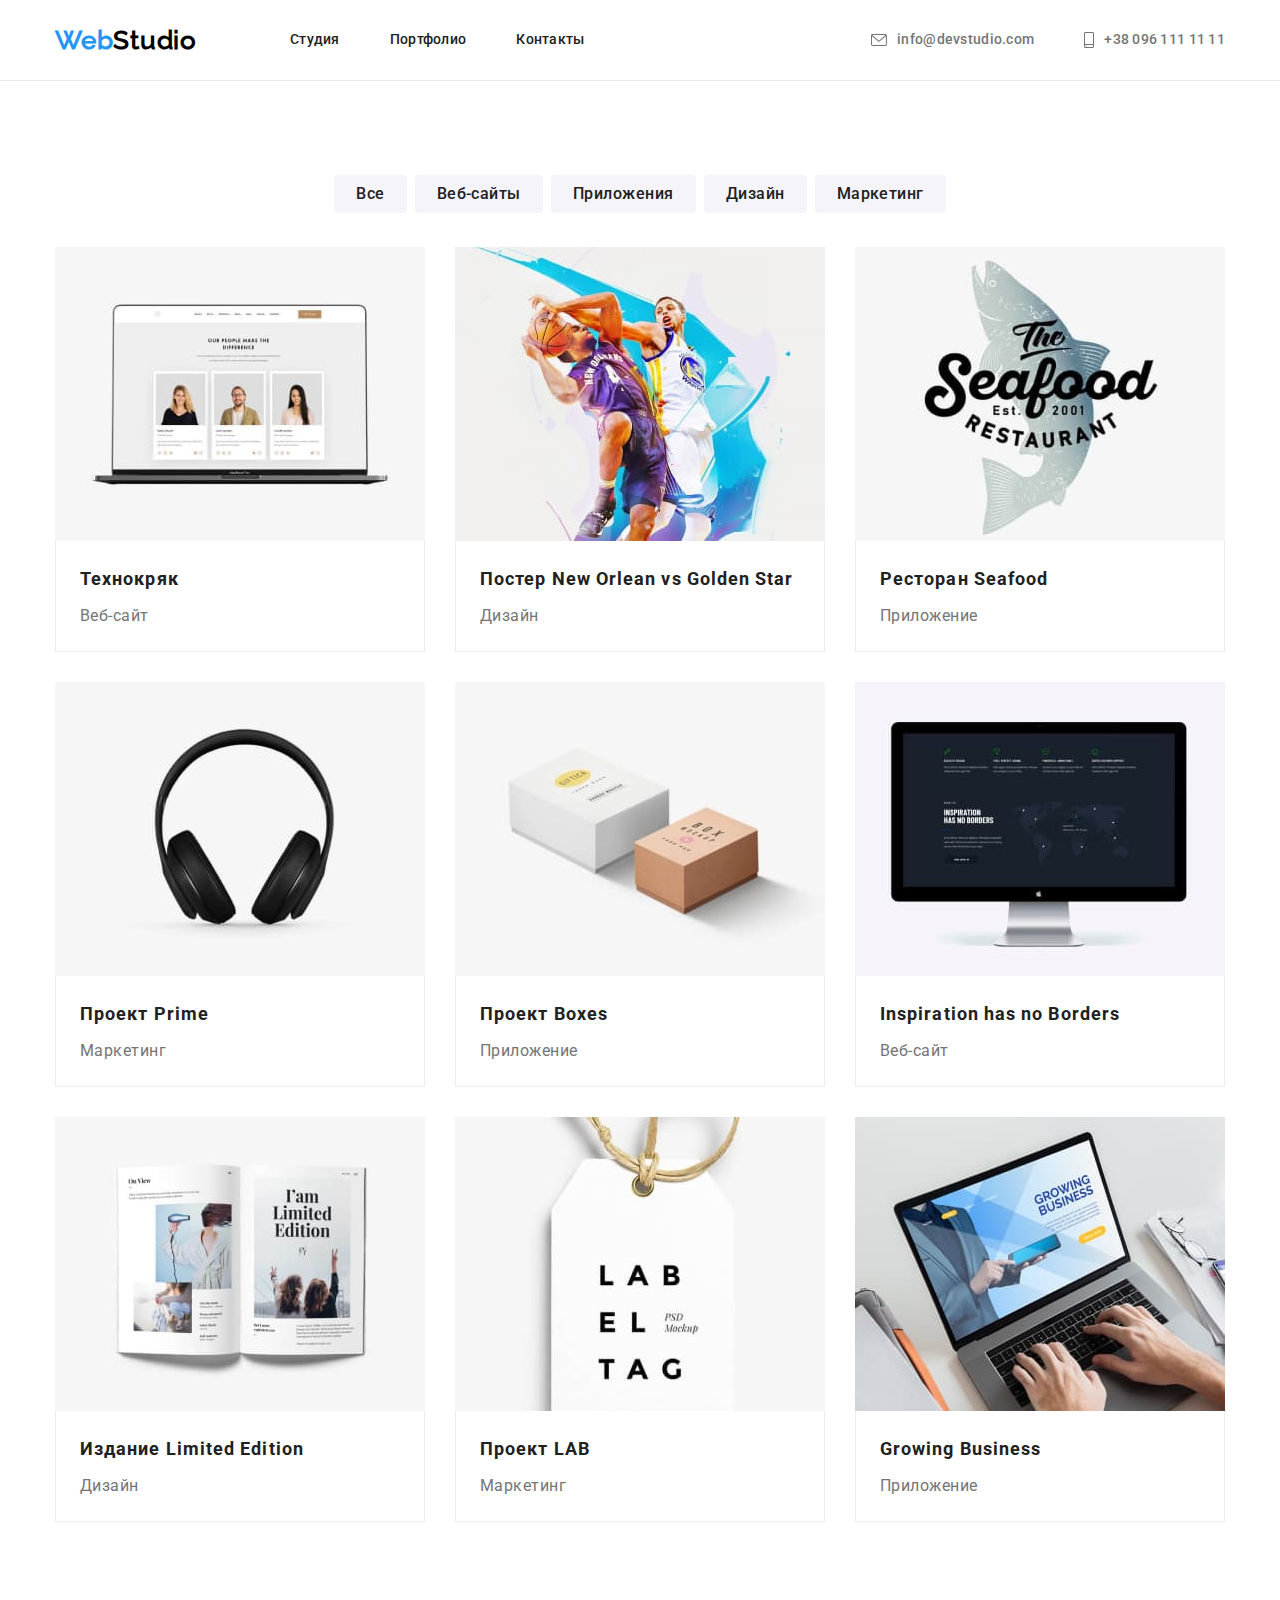
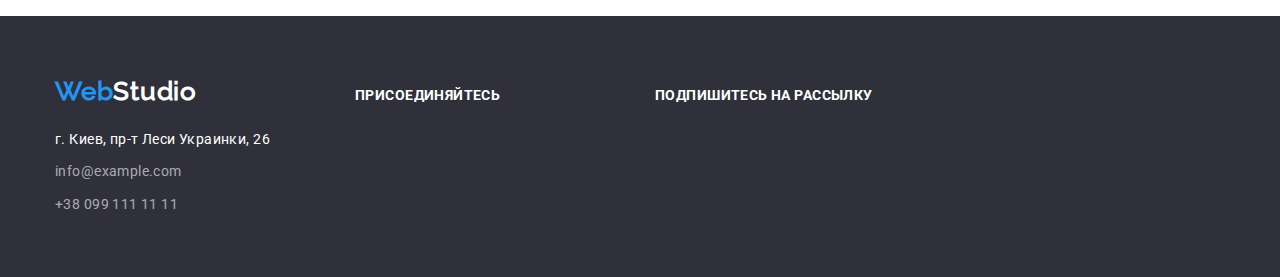
==== portfolio.html @ 6eb0c3d4 "оформляю дз4" ====
<!DOCTYPE html>
<html lang="ru">
<head>
  <meta charset="UTF-8">
  <meta name="viewport" content="width=device-width, initial-scale=1.0">
  <title>Портфолио</title>
  <link href="https://fonts.googleapis.com/css2?family=Roboto:wght@400;500;700;900&display=swap" rel="stylesheet">
  <link rel="stylesheet" href="https://cdnjs.cloudflare.com/ajax/libs/modern-normalize/1.0.0/modern-normalize.min.css">
  <link rel="stylesheet" href="./css/styles.css"/>
</head>
<body>
  <!-- Шапка сайта -->
  <header class="header-portfolio">
    <div class="header-nav container">
    <nav class="nav">
      <a href="./" class="logo logo-header">
        <span class="logo-web">Web</span><span class="logo-studio">Studio</span></a>
      <ul class="nav-list">
        <li class="nav-list-item"><a href="./index.html" class="nav-link">Студия</a></li>
        <li class="nav-list-item"><a href="" class="nav-link">Портфолио</a></li>
        <li class="nav-list-item"><a href="#contacts" class="nav-link">Контакты</a></li>
      </ul>
    </nav>
    <ul class="list">
      <li class="list-item">
        <a href="mailto:info@devstudio.com" class="contacts-header">
          <svg class="contacts-icon envelope" width="16" height="12">
            <use href="./images/sprite.svg#envelope">
            </use>
          </svg>info@devstudio.com</a>
      </li>
      <li class="list-item">
        <a href="tel:+380961111111" class="contacts-header">
          <svg class="contacts-icon smartphone" width="10" height="16">
            <use href="./images/sprite.svg#smartphone">
            </use>
          </svg>+38 096 111 11 11</a>
      </li> 
  </ul>
    </div>
  </header>

  <!-- Портфолио -->
  <main>
    <section class="portfolio">
     <div class=" container">
      <h1 class="visually-hidden">Портфолио</h1>
      <ul class="btn-list">
        <li class="btn-item"><button type="button" class="btn-portfolio">Все</button></li>
        <li class="btn-item"><button type="button" class="btn-portfolio">Веб-сайты</button></li>
        <li class="btn-item"><button type="button" class="btn-portfolio">Приложения</button></li>
        <li class="btn-item"><button type="button" class="btn-portfolio">Дизайн</button></li>
        <li class="btn-item"><button type="button" class="btn-portfolio">Маркетинг</button></li>
      </ul>
       
      <ul class="portfolio-list">
        <li class="portfolio-item">
          <img src="./images/img-1.jpg" alt="Веб-сайт" width="370"  height="294">
         <div class= "portfolio-content">
          <h2 class="portfolio-title">Технокряк</h2>
          <p class="portfolio-text">Веб-сайт</p>
         </div>
        </li>
        <li class="portfolio-item">
          <img src="./images/img-2.jpg" alt="Баскетбол" width="370"  height="294">
         <div class= "portfolio-content"> 
          <h2 class="portfolio-title">Постер New Orlean vs Golden Star</h2>
          <p class="portfolio-text">Дизайн</p>
         </div>
        </li>
        <li class="portfolio-item">
          <img src="./images/img-3.jpg" alt="Логотип ресторана" width="370"  height="294">
         <div class= "portfolio-content">
          <h2 class="portfolio-title">Ресторан Seafood</h2>
          <p class="portfolio-text">Приложение</p>
         </div>
        </li>
        <li class="portfolio-item">
          <img src="./images/img-4.jpg" alt="Наушники" width="370"  height="294">
         <div class= "portfolio-content">
          <h2 class="portfolio-title">Проект Prime</h2>
          <p class="portfolio-text">Маркетинг</p>
         </div>
        </li>
        <li class="portfolio-item">
          <img src="./images/img-5.jpg" alt="Почтовые коробки" width="370"  height="294">
         <div class= "portfolio-content">
          <h2 class="portfolio-title">Проект Boxes</h2>
          <p class="portfolio-text">Приложение</p>
         </div>
        </li>
        <li class="portfolio-item">
          <img src="./images/img-6.jpg" alt="Сайт на экране" width="370"  height="294">
         <div class= "portfolio-content">
          <h2 class="portfolio-title">Inspiration has no Borders</h2>
          <p class="portfolio-text">Веб-сайт</p>
         </div> 
        </li>
        <li class="portfolio-item">
          <img src="./images/img-7.jpg" alt="Журнал" width="370"  height="294">
         <div class= "portfolio-content">
          <h2 class="portfolio-title">Издание Limited Edition</h2>
          <p class="portfolio-text">Дизайн</p>
         </div> 
        </li>
        <li class="portfolio-item">
          <img src="./images/img-8.jpg" alt="Лейбл" width="370"  height="294">
         <div class= "portfolio-content">
          <h2 class="portfolio-title">Проект LAB</h2>
          <p class="portfolio-text">Маркетинг</p>
         </div>
        </li>
        <li class="portfolio-item">
          <img src="./images/img-9.jpg" alt="Создание приложения" width="370"  height="294">
         <div class= "portfolio-content">
          <h2 class="portfolio-title">Growing Business</h2>
          <p class="portfolio-text">Приложение</p>
         </div>
        </li>
      </ul>
     </div>
    </section>
  </main>

<!-- Подвал сайта- контакты  -->
<footer class="footer">
  <div class="container footer-container">
    <div class="footer-widget">
      <a href="./" class="logo logo-footer">
          <span class="logo-web">Web</span><span class="logo-studio">Studio</span></a>
         <address id="contacts" class="contacts-footer">
             <ul class="footer-list">
                 <li class="footer-item"><a href="https://goo.gl/maps/kjw5beXjX4C6twNt7" target="_blank" rel="noopener noreferer" class="footer-adress">г. Киев, пр-т Леси Украинки, 26</a></li>
                 <li class="footer-item"><a href="mailto:info@example.com" class="footer-link">info@example.com</a></li>
                 <li class="footer-item"><a href="tel:+380991111111" class="footer-link">+38 099 111 11 11</a></li>
             </ul>
         </address>
    </div>
    <div class="footer-widget">
        <b class="footer-text">Присоединяйтесь</b>
    </div>
     <div class="footer-widget">
        <b class="footer-text">Подпишитесь на рассылку</b>
     </div>
  </div>
</footer>  
</body>
</html>
---- css/styles.css ----
/* raleway-500 - latin_cyrillic */
@font-face {
  font-family: 'Raleway';
  font-style: normal;
  font-weight: 500;
  src: url('../fonts/raleway/raleway-v18-latin_cyrillic-500.eot'); 
  src: local(''),
       url('../fonts/raleway/raleway-v18-latin_cyrillic-500.eot?#iefix') format('embedded-opentype'), 
       url('../fonts/raleway/raleway-v18-latin_cyrillic-500.woff2') format('woff2'), 
       url('../fonts/raleway/raleway-v18-latin_cyrillic-500.woff') format('woff'), 
       url('../fonts/raleway/raleway-v18-latin_cyrillic-500.ttf') format('truetype'), 
       url('../fonts/raleway/raleway-v18-latin_cyrillic-500.svg#Raleway') format('svg'); 
}


:root { 
  --body-text-cl: #757575;
  --accent-cl: #2196F3;
  --black: #212121;
  --section-bg: #F5F4FA;
  --dark-bg: #2F303A;
  --white: #ffffff;
}

body {
  font-family: "Roboto", sans-serif;
font-size: 14px;
line-height: 1.71;
letter-spacing: 0.03em;
color: var(--body-text-cl);
background-color: var(--white);
}

.container {
  width: 1200px;
  padding-left: 15px;
  padding-right: 15px;
  margin-left: auto;
  margin-right: auto;
}

.logo {
font-family: Raleway;
font-style: normal;
font-weight: bold;
font-size: 26px;
line-height: 1.19;
letter-spacing: 0.03em;
text-decoration: none;
}

.logo-web{
  color: var(--accent-cl);
}

.logo-header .logo-studio{
  color: #000000;
}
.logo-footer .logo-studio{
  color: var(--white);
}

.header-nav {
  display: flex;
  align-items: center;
}

.nav {
  display: flex;
  align-items: center;
}

.nav-link {
  display: block;
  padding-top: 32px;
  padding-bottom: 32px;
font-weight: 500;
font-size: 14px;
line-height: 1.14;
letter-spacing: 0.02em;
color: var(--black);
text-decoration: none;
}

.nav-link:hover,
.nav-link:focus {
color: var(--accent-cl);
}

.contacts-header{
display: flex;
align-items: center;
font-family: inherit;
font-weight: 500;
font-size: 14px;
line-height: 1.14;
letter-spacing: 0.02em;
color: inherit;
text-decoration: none
}

.contacts-header:hover,
.contacts-header:focus {
color: var(--accent-cl);
}

.contacts-icon {
 margin-right: 10px;
 fill: currentColor;
}

.nav-list {
display: flex;
margin: 0px 0px 0px 93px;
padding: 0;
list-style: none;
}

.nav-list-item:not(:last-child) {
 margin-right: 50px;
}

.list {
  display: flex;
  list-style: none;
  margin: 0px 0px 0px auto;
  padding: 0;
}

.list-item:not(:last-child) {
  margin-right: 50px;
}

.hero {
  min-width: 1600px;
  height: 600px;
  padding-top: 200px;
  padding-bottom: 200px;
  text-align: center;
  background-color: #C4C4C4;
  background-image: linear-gradient(
    to right,
     rgba(47, 48, 58, 0.4),
     rgba(47, 48, 58, 0.4)),
     url("../images/header.jpg");
  background-repeat: no-repeat;
  background-position: center;
  background-size: cover;
}

.hero-title {
  max-width: 696px;
  margin-top: 0;
  margin-bottom: 30px;
  margin-left: auto;
  margin-right: auto;
  font-weight: 900;
  font-size: 44px;
  line-height: 1.36;
  text-align: center;
  letter-spacing: 0.06em;
  text-transform: uppercase;
  color: var(--white);
}

.btn-hero {
border-radius: 4px;
border: transparent;
padding: 10px 32px;
font-family: inherit;
font-weight: 700;
font-size: 16px;
line-height: 1.87;
text-align: center;
letter-spacing: 0.06em;
color: var(--white);
background-color: var(--accent-cl);
}

.features {
  padding-top: 94px;
  padding-bottom: 94px;
}

.visually-hidden {
  position: absolute !important;
  clip: rect(1px 1px 1px 1px);
  clip: rect(1px, 1px, 1px, 1px);
  padding: 0 !important;
  border: 0 !important;
  height: 1px !important;
  width: 1px !important;
  overflow: hidden;
}

.features-list {
  display: flex;
  list-style: none;
  margin: 0;
  padding: 0;
}

.features-item {
  width: 270px;
}

.features-item:not(:last-child) {
  margin-right: 30px;
}

.features-item::before {
  display: block;
  content: '';
  height: 120px;
  margin-bottom: 30px;
  border-radius: 4px;
  background-repeat: no-repeat;
  background-position: center;
  background-color: #f5f4fa;
}

.icon-antenna::before {
  background-image: url("../images/antenna.svg");
}
.icon-clock::before {
  background-image: url("../images/clock.svg");
}
.icon-diagram::before {
  background-image: url("../images/diagram.svg");
}
.icon-astronaut::before {
  background-image: url("../images/astronaut.svg");
}
.features-title {
  margin-top: 0;
  margin-bottom: 10px;
  font-weight: 700;
  font-size: 14px;
  line-height: 1.14;
  letter-spacing: 0.03em;
  text-transform: uppercase;
  color: var(--black);
}

.features-text {
  margin-top: 0;
  margin-bottom: 0;
}

.examples {
  padding-bottom: 94px;
}

.examples-title,
.team-all-title {
margin-top: 0;
margin-bottom: 50px;
font-family: inherit;
font-weight: 700;
font-size: 36px;
line-height: 1.16;
text-align: center;
letter-spacing: 0.03em;
color: var(--black);
}

.examples-list {
  display: flex;
  margin: 0;
  padding: 0;
  list-style: none;
}

.examples-item img {
  display: block;
}

.examples-item:not(:last-child) {
margin-right: 30px;
}

.team {
  background-color: var(--section-bg);
  padding-top: 94px;
  padding-bottom: 94px;
}

.team-list {
  display: flex;
  flex-wrap: wrap;
  margin: 0;
  padding: 0;
  list-style: none;
  
}

.team-item {
width: calc((100% - 90px) / 4);
margin-right: 30px;
box-shadow: 0px 1px 3px rgba(0, 0, 0, 0.12), 0px 1px 1px rgba(0, 0, 0, 0.14), 0px 2px 1px rgba(0, 0, 0, 0.2);
border-radius: 0px 0px 4px 4px;
background-color: #ffffff;
text-align: center;
}

.team-item:nth-child(4n) {
margin-right: 0;
}

.team-item img {
  display: block;
}

.team-title { 
  margin-top: 30px;
  margin-bottom: 10px;
font-weight: 500;
font-size: 16px;
line-height: 1.19;
letter-spacing: 0.03em;
color: var(--black);
}

.team-text {
margin-top: 0;
margin-bottom: 30px;
font-weight: 400;
font-size: 16px;
line-height: 1.19;
letter-spacing: 0.03em;
}

.clients {
  padding-top: 94px;
  padding-bottom: 94px;
}

.clients-title {
margin-top: 0;
margin-bottom: 50px;
font-family: inherit;
font-weight: 700;
font-size: 36px;
line-height: 1.16;
text-align: center;
letter-spacing: 0.03em;
color: var(--black);
}

.clients-list {
  display: flex;
  flex-wrap: wrap;
  padding: 0;
  margin: 0;
  list-style: none;
}

.clients-item {
  display: flex;
  width: calc((100% - 150px) / 6);
  height: 90px;
  justify-content: center;
  align-items: center;
  border: 1px solid #AFB1B8;
  border-radius: 4px;
}

.clients-item:not(:last-child) {
  margin-right: 30px;
}

.clients-link {
  display: flex;
  align-items: center;
  color: #AFB1B8;
}

.clients-link:hover {
  color: var(--accent-cl);
}

.clients-icon {
  fill:currentColor;
}

.footer {
padding-top: 60px;
padding-bottom: 60px;
background-color: var(--dark-bg);
}

.footer-container {
  display: flex;
  align-items: baseline;
  justify-content: space-between;
}
.footer-widget {
width: calc((50% - 45px)/2);
}

.footer-widget:last-child {
  width: calc(50% - 15px);
}

.footer-link {
font-style: normal;
text-decoration: none;
color: rgba(255, 255, 255, 0.6);
}

.footer-adress {
font-style: normal;
text-decoration: none;
color: var(--white) ;
}

.footer-list {
  display: inline-block;
  padding: 0;
  margin-top: 20px;
  margin-bottom: 0;
  list-style: none;
}

.footer-item:not(:last-child) {
  margin-bottom: 9px;
}

.footer-text {
  font-family: inherit;
  font-weight: 700;
  font-size: 14px;
  line-height: 1.14;
  letter-spacing: 0.03em;
  text-transform: uppercase;
  color: var(--white);
}

.footer-social-list {
  display: flex;
  flex-wrap: wrap;
  padding: 0;
  margin: 0;
  margin-top: 20px;
  list-style: none;
}

.footer-social-item:not(:last-child) {
  margin-right: 10px;
}

.footer-social-link {
  display: inline-block;
  width: 44px;
  height: 44px;
  border-radius: 50px;
  color: #ffffff;
  background-color: rgba(255, 255, 255, 0.1);;
}

.footer-social-link:hover {
  background-color: var(--accent-cl);
}

.footer-social-icon {
  fill: #ffffff;
}

/* css портфолио */

.header-portfolio {
border-bottom: 1px solid #ECECEC;
}

.portfolio {
padding-top: 94px;
padding-bottom: 94px;
} 

.btn-list {
  display: flex;
  justify-content: center;
  margin: 0;
  padding: 0;
  margin-bottom: 34px;
  list-style: none;
}

.btn-item:not(:last-child) {
margin-right: 8px;
}

.btn-portfolio {
padding: 6px 22px;
border-radius: 4px;
border: transparent;
font-weight: 500;
font-size: 16px;
line-height: 1.62;
letter-spacing: 0.03em;
color: var(--black);
background-color: var(--section-bg);
}

.btn-portfolio:hover,
.btn-portfolio:focus {
color: var(--white);
background-color: var(--accent-cl);
cursor: pointer;
outline: none;
}

.portfolio-list {
display: flex;
flex-wrap: wrap;
margin: 0;
padding: 0;
list-style: none;
}

.portfolio-item {
width: calc((100% - 60px) / 3);
margin-right: 30px;
margin-bottom: 30px;
}

.portfolio-item:nth-child(3n) {
  margin-right: 0;
}

.portfolio-item:nth-last-child(-n + 3) {
  margin-bottom: 0;
}

.portfolio-item img {
  display:block;
}

.portfolio-content {
padding: 20px 24px;
border-right: 1px solid #EEEEEE;
border-bottom: 1px solid #EEEEEE;
border-left: 1px solid #EEEEEE;
}

.portfolio-title {
margin: 0 0 4px 0;
font-family: inherit;
font-weight: 700;
font-size: 18px;
line-height: 2;
letter-spacing: 0.06em;
color: var(--black);
}

.portfolio-text {
margin: 0;
padding: 0;
font-weight: 400;
font-size: 16px;
line-height: 1.87;
letter-spacing: 0.03em;
}
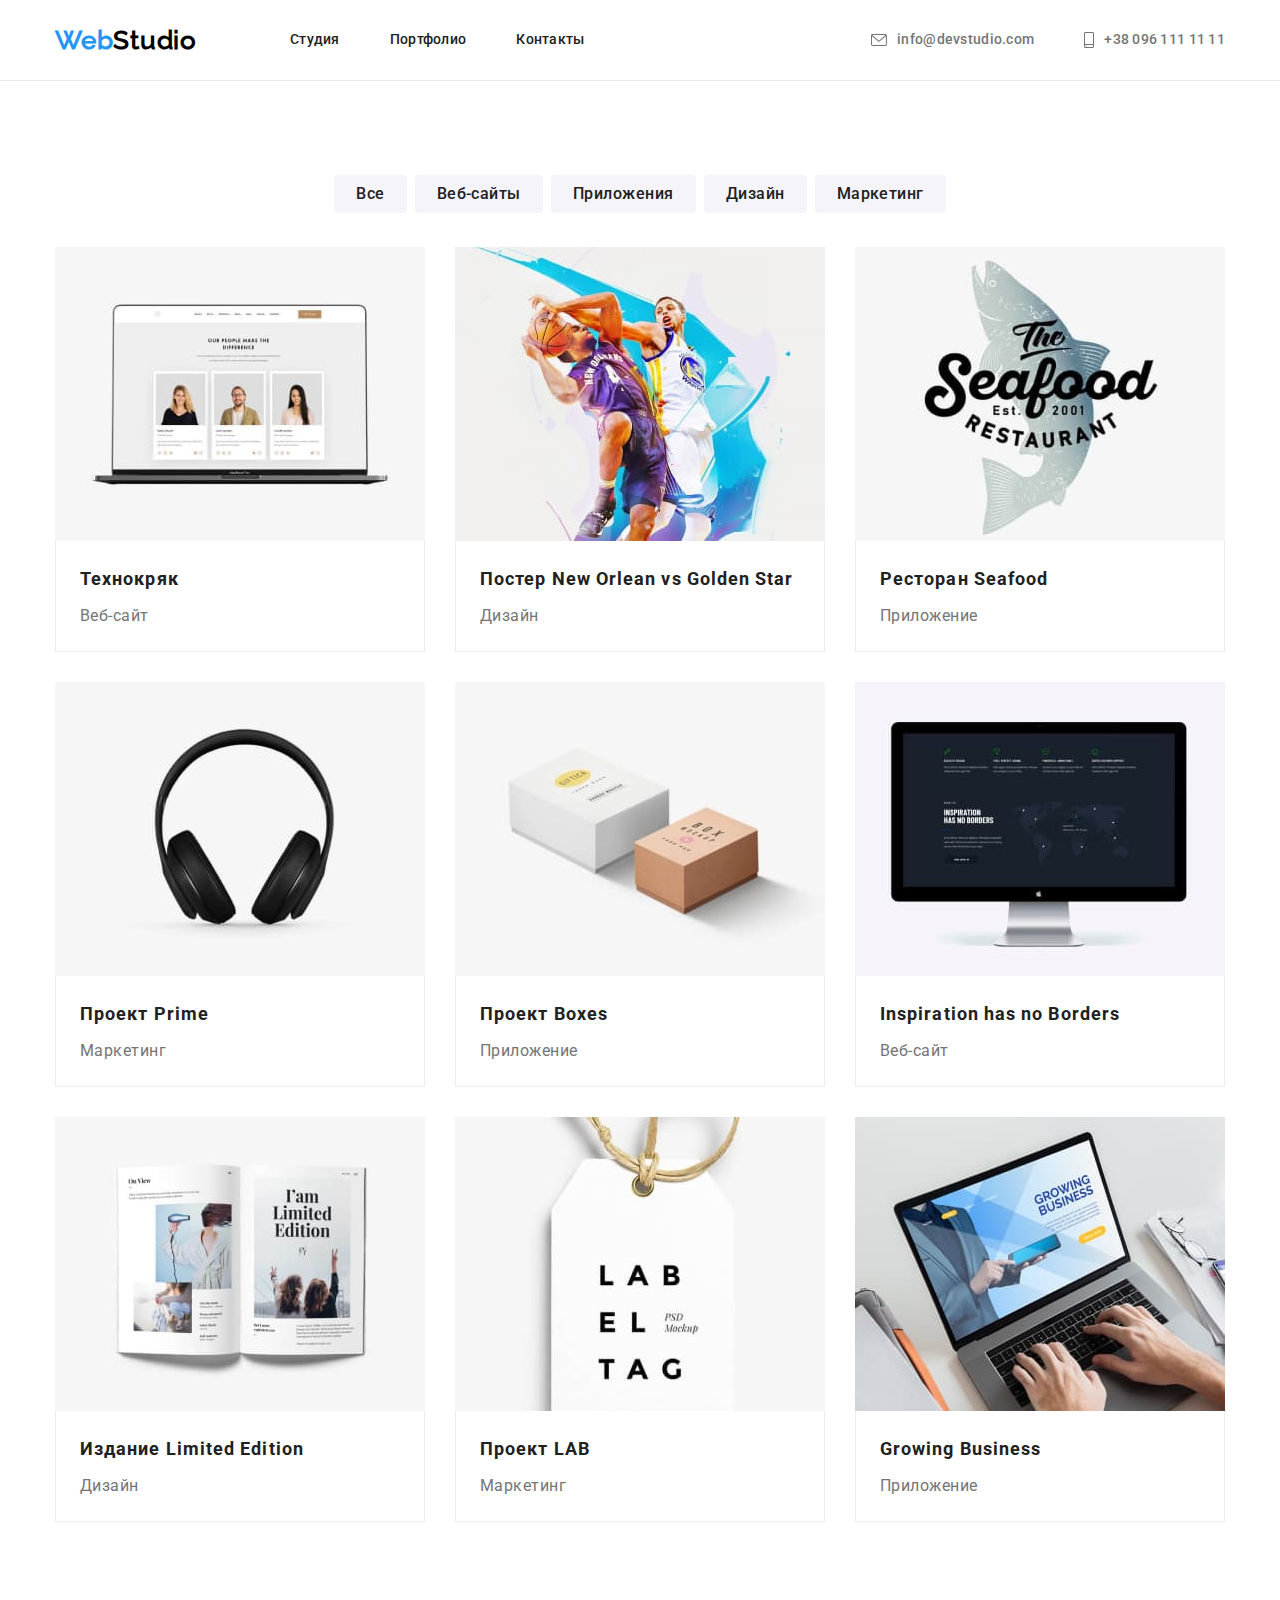
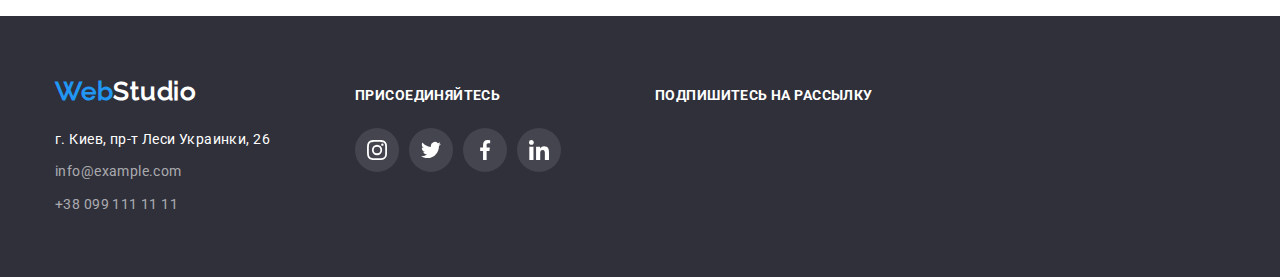
==== commit 0ea05904: "Почти законченное дз4" ====
--- a/portfolio.html
+++ b/portfolio.html
@@ -54,7 +54,7 @@
       </ul>
        
       <ul class="portfolio-list">
-        <li class="portfolio-item">
+          <li class="portfolio-item">
           <img src="./images/img-1.jpg" alt="Веб-сайт" width="370"  height="294">
          <div class= "portfolio-content">
           <h2 class="portfolio-title">Технокряк</h2>
@@ -138,6 +138,40 @@
     </div>
     <div class="footer-widget">
         <b class="footer-text">Присоединяйтесь</b>
+        <ul class="footer-social-list">
+          <li class="footer-social-item">
+            <a href="https://www.instagram.com/" class="footer-social-link" target="_blank" rel="noopener noreferer">
+              <svg class="footer-social-icon" width="20" height="20">
+                <use href="./images/sprite.svg#instagram">
+                </use>
+              </svg>
+            </a>
+          </li>
+          <li class="footer-social-item">
+            <a href="https://twitter.com/" class="footer-social-link" target="_blank" rel="noopener noreferer">
+              <svg class="footer-social-icon" width="20" height="20">
+                <use href="./images/sprite.svg#twitter">
+                </use>
+              </svg>
+            </a>
+          </li>
+          <li class="footer-social-item">
+            <a href="https://facebook.com/" class="footer-social-link" target="_blank" rel="noopener noreferer">
+              <svg class="footer-social-icon" width="20" height="20">
+                <use href="./images/sprite.svg#facebook">                   
+                </use>
+              </svg>
+            </a>
+          </li>
+          <li class="footer-social-item">
+            <a href="https://www.linkedin.com/" class="footer-social-link" target="_blank" rel="noopener noreferer">
+              <svg class="footer-social-icon" width="20" height="20">
+                <use href="./images/sprite.svg#linkedin">                   
+                </use>
+              </svg>
+            </a>
+          </li>
+        </ul>
     </div>
      <div class="footer-widget">
         <b class="footer-text">Подпишитесь на рассылку</b>
--- a/css/styles.css
+++ b/css/styles.css
@@ -297,6 +297,7 @@
 .team-item {
 width: calc((100% - 90px) / 4);
 margin-right: 30px;
+padding-bottom: 30px;
 box-shadow: 0px 1px 3px rgba(0, 0, 0, 0.12), 0px 1px 1px rgba(0, 0, 0, 0.14), 0px 2px 1px rgba(0, 0, 0, 0.2);
 border-radius: 0px 0px 4px 4px;
 background-color: #ffffff;
@@ -323,11 +324,46 @@
 
 .team-text {
 margin-top: 0;
-margin-bottom: 30px;
+margin-bottom: 16px;
 font-weight: 400;
 font-size: 16px;
 line-height: 1.19;
 letter-spacing: 0.03em;
+}
+
+.team-social-list {
+  display: flex;
+  flex-wrap: wrap;
+  align-items: center;
+  justify-content: center;
+  padding: 0;
+  margin: 0;
+  list-style: none;
+}
+
+.team-social-item:not(:last-child) {
+  margin-right: 10px;
+}
+
+.team-social-link {
+  display: flex;
+  width: 44px;
+  height: 44px;
+  align-items: center;
+  justify-content: center;
+  border-radius: 50%;
+}
+
+.team-social-link:hover {
+  background-color: var(--accent-cl);
+}
+
+.team-social-icon {
+  fill: #AFB1B8 ;
+}
+
+.team-social-icon:hover {
+  fill: var(--white);
 }
 
 .clients {
@@ -365,13 +401,20 @@
   border-radius: 4px;
 }
 
+.clients-item:hover {
+border-color: var(--accent-cl);
+}
+
 .clients-item:not(:last-child) {
   margin-right: 30px;
 }
 
 .clients-link {
   display: flex;
+  width: 170px;
+  height: 90px;
   align-items: center;
+  justify-content: center;
   color: #AFB1B8;
 }
 
@@ -450,10 +493,12 @@
 }
 
 .footer-social-link {
-  display: inline-block;
+  display: flex;
+  align-items: center;
+  justify-content: center;
   width: 44px;
   height: 44px;
-  border-radius: 50px;
+  border-radius: 50%;
   color: #ffffff;
   background-color: rgba(255, 255, 255, 0.1);;
 }
@@ -522,6 +567,10 @@
 width: calc((100% - 60px) / 3);
 margin-right: 30px;
 margin-bottom: 30px;
+}
+
+.portfolio-item:hover {
+  box-shadow: 0px 1px 1px rgba(0, 0, 0, 0.12), 0px 4px 4px rgba(0, 0, 0, 0.06), 1px 4px 6px rgba(0, 0, 0, 0.16);
 }
 
 .portfolio-item:nth-child(3n) {
@@ -560,4 +609,4 @@
 font-size: 16px;
 line-height: 1.87;
 letter-spacing: 0.03em;
-}
+}